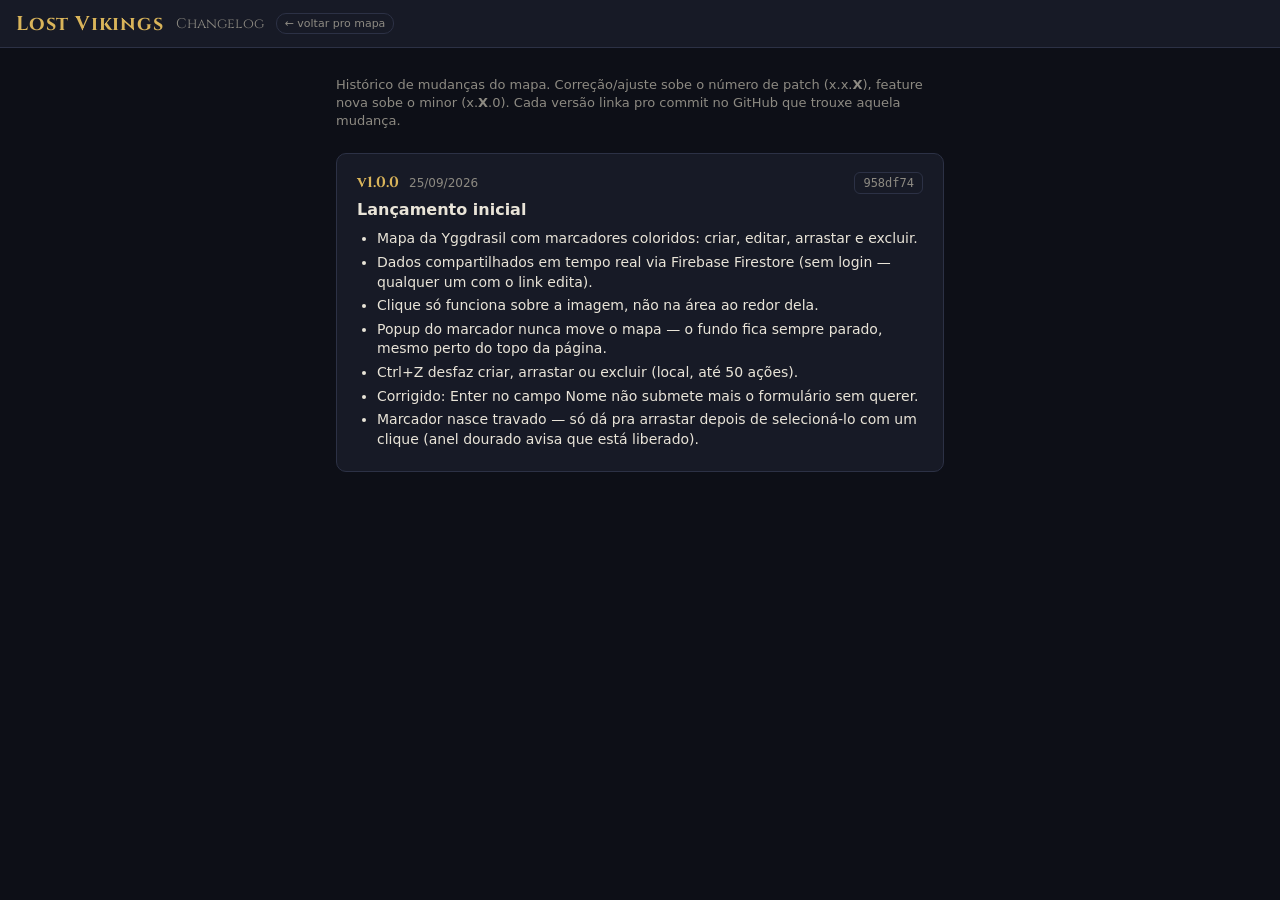
==== changelog.html @ 8ac4b2cb "feat: numero de versao no cabecalho + pagina de changelog (v1.0.0) version.js e a fonte unica da ver" ====
<!doctype html>
<html lang="pt-BR">
<head>
  <meta charset="utf-8">
  <meta name="viewport" content="width=device-width, initial-scale=1">
  <title>Lost Vikings — Changelog</title>
  <link rel="preconnect" href="https://fonts.googleapis.com">
  <link href="https://fonts.googleapis.com/css2?family=Cinzel:wght@600;700&display=swap" rel="stylesheet">
  <link rel="stylesheet" href="style.css">
</head>
<body>
  <header class="topbar">
    <h1>Lost Vikings</h1>
    <span class="subtitle">Changelog</span>
    <a class="version" href="index.html">← voltar pro mapa</a>
  </header>

  <main class="changelog">
    <p class="changelog-intro">
      Histórico de mudanças do mapa. Correção/ajuste sobe o número de patch
      (x.x.<strong>X</strong>), feature nova sobe o minor (x.<strong>X</strong>.0).
      Cada versão linka pro commit no GitHub que trouxe aquela mudança.
    </p>

    <article class="release">
      <div class="release-header">
        <span class="release-version">v1.0.0</span>
        <span class="release-date">25/09/2026</span>
        <a class="release-commit" href="https://github.com/fr-mm/lost-vikings/commit/958df74fa52aa0f05a853b047593863a4e89ffa1" target="_blank" rel="noopener">958df74</a>
      </div>
      <h2>Lançamento inicial</h2>
      <ul class="release-notes">
        <li>Mapa da Yggdrasil com marcadores coloridos: criar, editar, arrastar e excluir.</li>
        <li>Dados compartilhados em tempo real via Firebase Firestore (sem login — qualquer um com o link edita).</li>
        <li>Clique só funciona sobre a imagem, não na área ao redor dela.</li>
        <li>Popup do marcador nunca move o mapa — o fundo fica sempre parado, mesmo perto do topo da página.</li>
        <li>Ctrl+Z desfaz criar, arrastar ou excluir (local, até 50 ações).</li>
        <li>Corrigido: Enter no campo Nome não submete mais o formulário sem querer.</li>
        <li>Marcador nasce travado — só dá pra arrastar depois de selecioná-lo com um clique (anel dourado avisa que está liberado).</li>
      </ul>
    </article>
  </main>

  <script type="module">
    import { VERSION } from './version.js';
    document.title = `Lost Vikings — Changelog (v${VERSION})`;
  </script>
</body>
</html>
---- style.css ----
:root {
  --bg: #0d0f17;
  --panel: #171a26;
  --border: #2c3145;
  --text: #e9e4d8;
  --muted: #8d8a82;
  --gold: #d9b45a;
  --danger: #d0503e;
}

* { box-sizing: border-box; }

html, body {
  height: 100%;
  margin: 0;
  background: var(--bg);
  color: var(--text);
  font: 14px/1.4 system-ui, -apple-system, "Segoe UI", sans-serif;
}

body { display: flex; flex-direction: column; }

.topbar {
  display: flex;
  align-items: center;
  flex-wrap: wrap;
  gap: 12px;
  padding: 10px 16px;
  background: var(--panel);
  border-bottom: 1px solid var(--border);
}
.topbar h1 {
  margin: 0;
  font: 700 20px "Cinzel", Georgia, serif;
  color: var(--gold);
  letter-spacing: .04em;
}
.subtitle { color: var(--muted); font-family: "Cinzel", Georgia, serif; }
.version {
  font-size: 11px;
  color: var(--muted);
  text-decoration: none;
  border: 1px solid var(--border);
  border-radius: 10px;
  padding: 2px 8px;
}
.version:hover { color: var(--gold); border-color: var(--gold); }
.status { margin-left: auto; font-size: 12px; color: var(--muted); }
.status.online { color: #6fcf6f; }
.status.local { color: #e8c547; }
.status.error { color: var(--danger); }

.layout { flex: 1; display: flex; min-height: 0; }
#map { flex: 1; background: var(--bg); }

.sidebar {
  width: 260px;
  max-width: 45vw;
  border-left: 1px solid var(--border);
  background: var(--panel);
  display: flex;
  flex-direction: column;
}
.sidebar[hidden] { display: none; }
.sidebar input {
  margin: 10px;
  padding: 7px 9px;
  border-radius: 6px;
  border: 1px solid var(--border);
  background: var(--bg);
  color: var(--text);
}
#marker-list { list-style: none; margin: 0; padding: 0 0 10px; overflow-y: auto; }
#marker-list li {
  display: flex;
  align-items: center;
  gap: 8px;
  padding: 7px 14px;
  cursor: pointer;
}
#marker-list li:hover { background: #22263a; }
.dot {
  width: 10px; height: 10px; border-radius: 50%;
  background: var(--c); flex: none;
}

.hint {
  margin: 0;
  padding: 6px 16px;
  font-size: 12px;
  color: var(--muted);
  background: var(--panel);
  border-top: 1px solid var(--border);
}

/* Botões */
.btn {
  padding: 6px 12px;
  border-radius: 6px;
  border: 1px solid var(--gold);
  background: var(--gold);
  color: #1a1408;
  font-weight: 600;
  cursor: pointer;
}
.btn.ghost { background: transparent; color: var(--text); border-color: var(--border); }
.btn.danger { background: transparent; color: var(--danger); border-color: var(--danger); }

/* Marcadores */
.pin span {
  display: block;
  width: 18px; height: 18px;
  border-radius: 50%;
  background: var(--c);
  border: 2px solid #111;
  box-shadow: 0 0 0 2px rgba(255,255,255,.6), 0 2px 6px rgba(0,0,0,.6);
  cursor: pointer;
}
/* Travado por padrão — só arrasta depois de selecionar (clicar = abrir o
   popup), daí ganha esse anel avisando que já pode mover. */
.pin.selected span {
  box-shadow: 0 0 0 2px rgba(255,255,255,.9), 0 0 0 5px var(--gold), 0 2px 8px rgba(0,0,0,.7);
  cursor: grab;
}
.leaflet-tooltip.pin-label {
  background: rgba(10, 12, 20, .78);
  border: none;
  box-shadow: none;
  padding: 1px 6px;
  font: 700 13px "Cinzel", Georgia, serif;
  text-shadow: 0 1px 2px #000;
}
.leaflet-tooltip.pin-label::before { display: none; }

/* Popups */
.leaflet-popup-content-wrapper, .leaflet-popup-tip {
  background: var(--panel);
  color: var(--text);
  border: 1px solid var(--border);
}
.leaflet-popup-content { margin: 12px 14px; }
.leaflet-container a.leaflet-popup-close-button { color: var(--muted); }

.marker-form { display: flex; flex-direction: column; gap: 8px; }
.marker-form label { display: flex; flex-direction: column; gap: 3px; font-size: 12px; color: var(--muted); }
.marker-form input:not([type=color]), .marker-form textarea {
  padding: 6px 8px;
  border-radius: 5px;
  border: 1px solid var(--border);
  background: var(--bg);
  color: var(--text);
  font: inherit;
  resize: vertical;
}
.swatches { display: flex; flex-wrap: wrap; gap: 6px; align-items: center; }
.swatch {
  width: 22px; height: 22px; border-radius: 50%;
  background: var(--c);
  border: 2px solid transparent;
  cursor: pointer;
  padding: 0;
}
.swatch.selected { border-color: #fff; box-shadow: 0 0 0 2px #000 inset; }
.swatch-custom { width: 28px; height: 24px; padding: 0; border: none; background: none; cursor: pointer; }
.actions { display: flex; gap: 8px; margin-top: 4px; }

.marker-view h3 { margin: 0 0 6px; font: 700 16px "Cinzel", Georgia, serif; }
.marker-view .desc { margin: 0 0 6px; white-space: pre-wrap; }
.marker-view .meta { margin: 0 0 8px; font-size: 11px; color: var(--muted); }

/* Aviso de "desfeito" */
.toast {
  position: fixed;
  left: 50%;
  bottom: 44px;
  transform: translateX(-50%);
  background: var(--panel);
  border: 1px solid var(--gold);
  color: var(--text);
  padding: 8px 16px;
  border-radius: 6px;
  font-size: 13px;
  box-shadow: 0 4px 14px rgba(0,0,0,.5);
  z-index: 2000;
  pointer-events: none;
}

/* Changelog */
.changelog {
  max-width: 640px;
  margin: 0 auto;
  padding: 28px 16px 60px;
  width: 100%;
  box-sizing: border-box;
}
.changelog-intro { color: var(--muted); font-size: 13px; margin: 0 0 22px; }
.release {
  background: var(--panel);
  border: 1px solid var(--border);
  border-radius: 10px;
  padding: 18px 20px;
  margin-bottom: 16px;
}
.release-header { display: flex; align-items: center; gap: 10px; flex-wrap: wrap; margin-bottom: 6px; }
.release-version { font: 700 15px "Cinzel", Georgia, serif; color: var(--gold); }
.release-date { color: var(--muted); font-size: 12px; }
.release-commit {
  margin-left: auto;
  font-family: ui-monospace, monospace;
  font-size: 12px;
  color: var(--muted);
  border: 1px solid var(--border);
  border-radius: 6px;
  padding: 2px 8px;
  text-decoration: none;
}
.release-commit:hover { color: var(--gold); border-color: var(--gold); }
.release h2 { margin: 4px 0 10px; font: 700 16px system-ui, sans-serif; }
.release-notes { margin: 0; padding-left: 20px; }
.release-notes li { margin-bottom: 4px; }
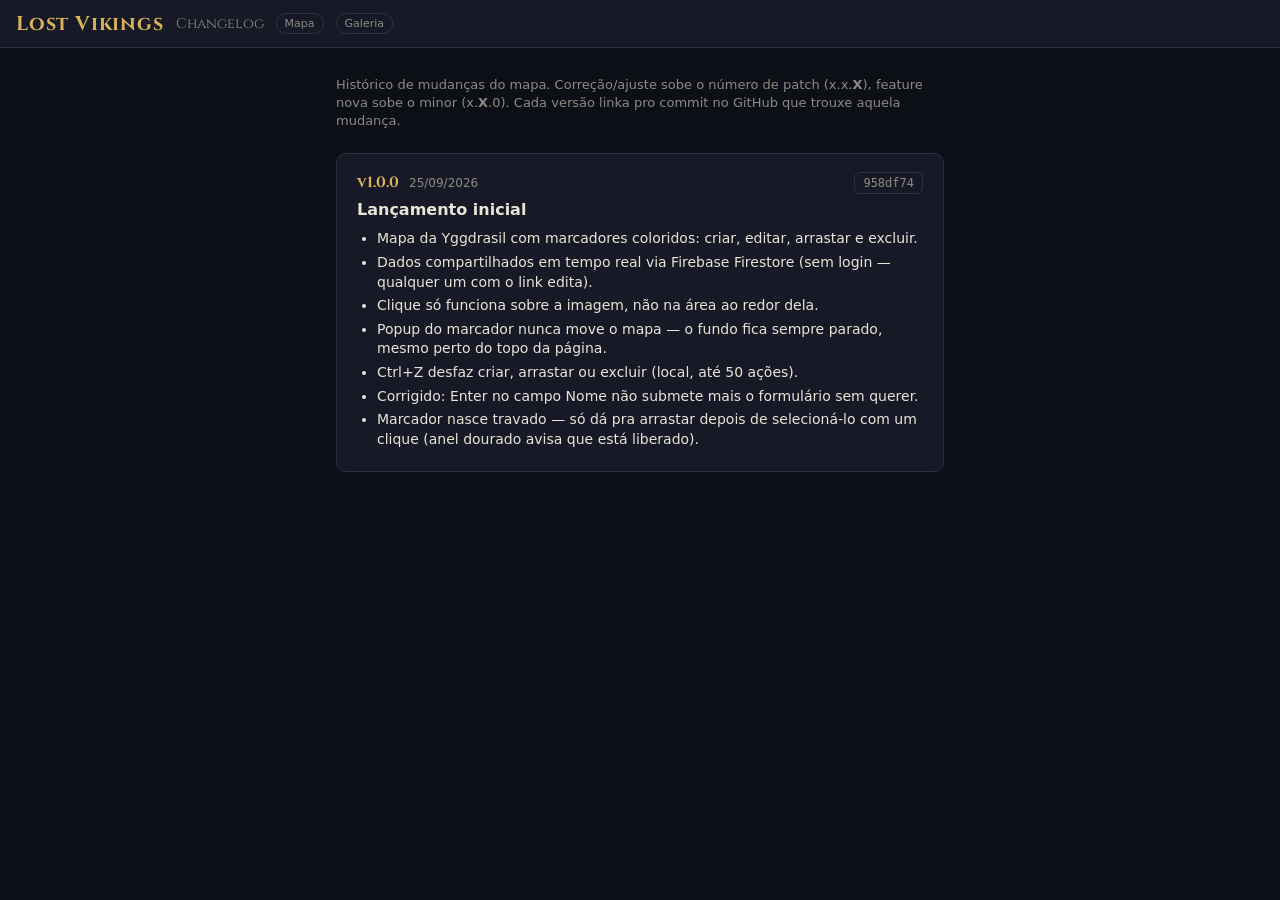
==== commit b0024835: "feat: galeria de fotos colaborativa (Supabase Storage + Postgres) Nova página galeria.html: qualquer" ====
--- a/changelog.html
+++ b/changelog.html
@@ -12,7 +12,8 @@
   <header class="topbar">
     <h1>Lost Vikings</h1>
     <span class="subtitle">Changelog</span>
-    <a class="version" href="index.html">← voltar pro mapa</a>
+    <a class="version" href="index.html">Mapa</a>
+    <a class="version" href="gallery.html">Galeria</a>
   </header>
 
   <main class="changelog">
--- a/style.css
+++ b/style.css
@@ -218,3 +218,85 @@
 .release h2 { margin: 4px 0 10px; font: 700 16px system-ui, sans-serif; }
 .release-notes { margin: 0; padding-left: 20px; }
 .release-notes li { margin-bottom: 4px; }
+
+/* Galeria */
+.gallery-page {
+  max-width: 980px;
+  margin: 0 auto;
+  padding: 20px 16px 60px;
+  width: 100%;
+  box-sizing: border-box;
+}
+.upload-bar { display: flex; flex-wrap: wrap; gap: 8px; align-items: center; }
+.upload-bar input[type=file] { color: var(--text); max-width: 100%; }
+.upload-bar input[type=text] {
+  flex: 1;
+  min-width: 160px;
+  padding: 6px 8px;
+  border-radius: 5px;
+  border: 1px solid var(--border);
+  background: var(--panel);
+  color: var(--text);
+  font: inherit;
+}
+#gallery-count { color: var(--gold); font-weight: 600; }
+
+.photo-grid {
+  display: grid;
+  grid-template-columns: repeat(auto-fill, minmax(150px, 1fr));
+  gap: 10px;
+  margin-top: 16px;
+}
+.photo-card {
+  position: relative;
+  padding: 0;
+  border: 1px solid var(--border);
+  border-radius: 8px;
+  overflow: hidden;
+  background: var(--panel);
+  cursor: pointer;
+  aspect-ratio: 1;
+  display: block;
+}
+.photo-card img { width: 100%; height: 100%; object-fit: cover; display: block; }
+.photo-caption {
+  position: absolute;
+  left: 0; right: 0; bottom: 0;
+  padding: 4px 8px;
+  font-size: 11px;
+  background: linear-gradient(transparent, rgba(0,0,0,.75));
+  color: #fff;
+  text-align: left;
+  white-space: nowrap;
+  overflow: hidden;
+  text-overflow: ellipsis;
+}
+
+.lightbox {
+  position: fixed;
+  inset: 0;
+  background: rgba(5, 6, 10, .92);
+  display: flex;
+  flex-direction: column;
+  align-items: center;
+  justify-content: center;
+  gap: 12px;
+  padding: 20px;
+  z-index: 3000;
+}
+/* [hidden] sozinho perde pro display:flex acima (mesma especificidade, CSS de
+   autor vence o padrão do navegador) — sem isso o lightbox fica clicável
+   mesmo escondido. */
+.lightbox[hidden] { display: none; }
+.lightbox img { max-width: min(90vw, 900px); max-height: 72vh; border-radius: 8px; object-fit: contain; }
+.lightbox-caption { color: var(--text); max-width: 80vw; text-align: center; }
+.lightbox-close {
+  position: absolute;
+  top: 16px; right: 20px;
+  background: none;
+  border: none;
+  color: var(--text);
+  font-size: 28px;
+  line-height: 1;
+  cursor: pointer;
+}
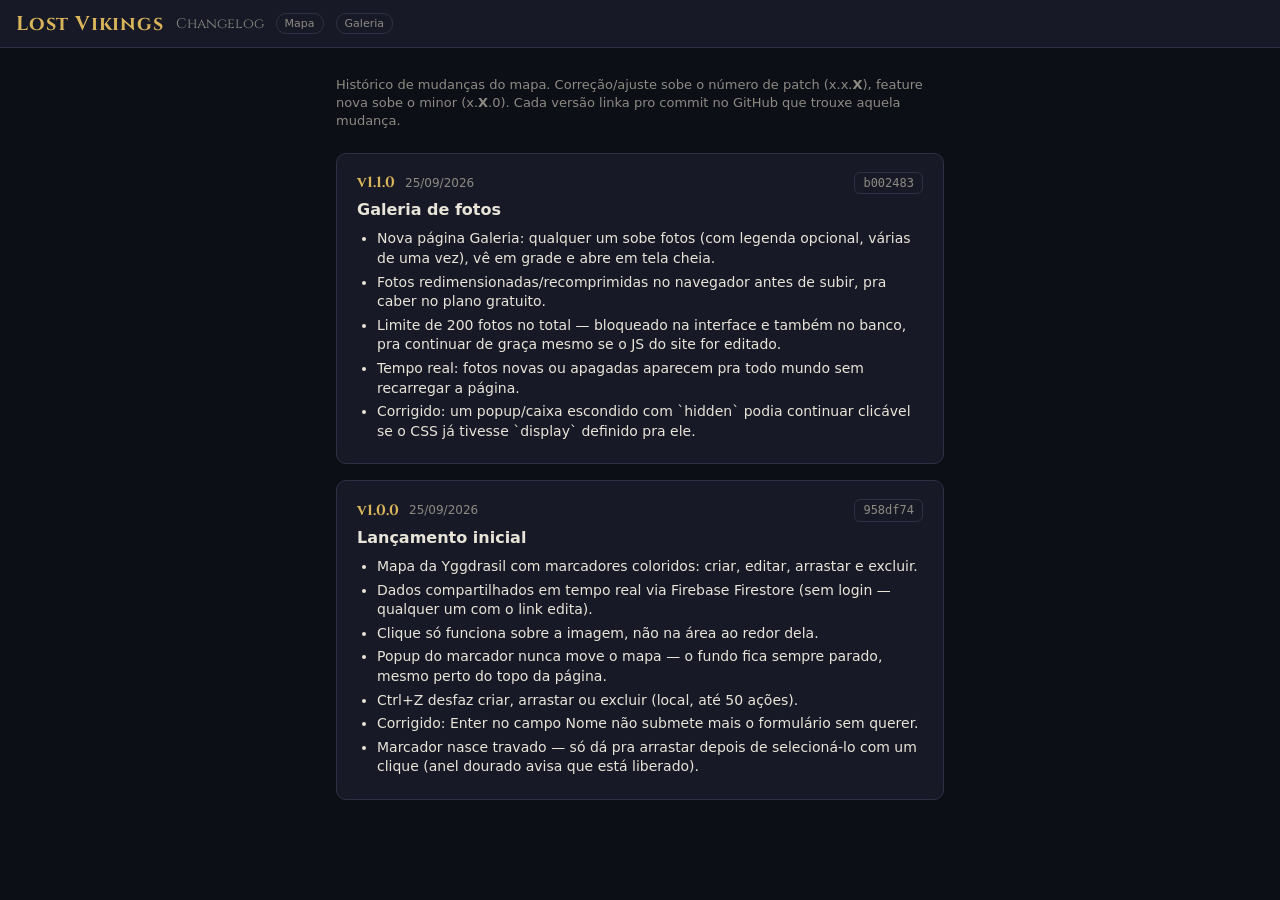
==== commit 184de255: "docs: entrada do changelog pra v1.1.0 (galeria de fotos) Linkando pro commit b002483, que trouxe a f" ====
--- a/changelog.html
+++ b/changelog.html
@@ -25,6 +25,22 @@
 
     <article class="release">
       <div class="release-header">
+        <span class="release-version">v1.1.0</span>
+        <span class="release-date">25/09/2026</span>
+        <a class="release-commit" href="https://github.com/fr-mm/lost-vikings/commit/b002483570e334a7fdbb6a21c8d74eaf47e33888" target="_blank" rel="noopener">b002483</a>
+      </div>
+      <h2>Galeria de fotos</h2>
+      <ul class="release-notes">
+        <li>Nova página Galeria: qualquer um sobe fotos (com legenda opcional, várias de uma vez), vê em grade e abre em tela cheia.</li>
+        <li>Fotos redimensionadas/recomprimidas no navegador antes de subir, pra caber no plano gratuito.</li>
+        <li>Limite de 200 fotos no total — bloqueado na interface e também no banco, pra continuar de graça mesmo se o JS do site for editado.</li>
+        <li>Tempo real: fotos novas ou apagadas aparecem pra todo mundo sem recarregar a página.</li>
+        <li>Corrigido: um popup/caixa escondido com `hidden` podia continuar clicável se o CSS já tivesse `display` definido pra ele.</li>
+      </ul>
+    </article>
+
+    <article class="release">
+      <div class="release-header">
         <span class="release-version">v1.0.0</span>
         <span class="release-date">25/09/2026</span>
         <a class="release-commit" href="https://github.com/fr-mm/lost-vikings/commit/958df74fa52aa0f05a853b047593863a4e89ffa1" target="_blank" rel="noopener">958df74</a>
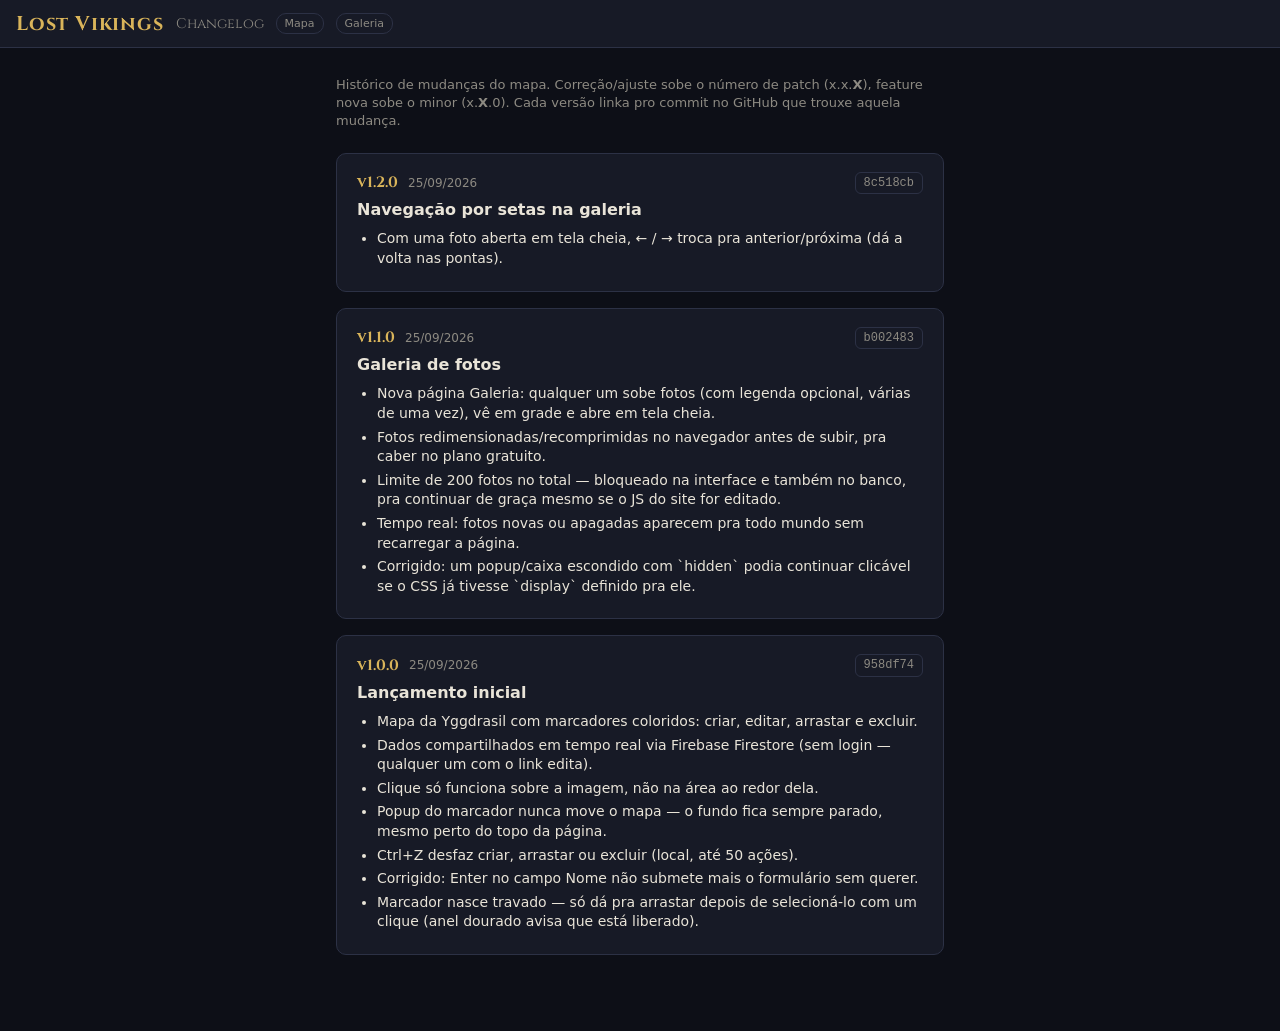
==== commit 0b415a09: "docs: entrada do changelog pra v1.2.0 (navegação por setas) Linkando pro commit 8c518cb, que trouxe " ====
--- a/changelog.html
+++ b/changelog.html
@@ -22,6 +22,18 @@
       (x.x.<strong>X</strong>), feature nova sobe o minor (x.<strong>X</strong>.0).
       Cada versão linka pro commit no GitHub que trouxe aquela mudança.
     </p>
+
+    <article class="release">
+      <div class="release-header">
+        <span class="release-version">v1.2.0</span>
+        <span class="release-date">25/09/2026</span>
+        <a class="release-commit" href="https://github.com/fr-mm/lost-vikings/commit/8c518cb1b44a14c8aea5ef5b5f9f85e83fedbcda" target="_blank" rel="noopener">8c518cb</a>
+      </div>
+      <h2>Navegação por setas na galeria</h2>
+      <ul class="release-notes">
+        <li>Com uma foto aberta em tela cheia, ← / → troca pra anterior/próxima (dá a volta nas pontas).</li>
+      </ul>
+    </article>
 
     <article class="release">
       <div class="release-header">
